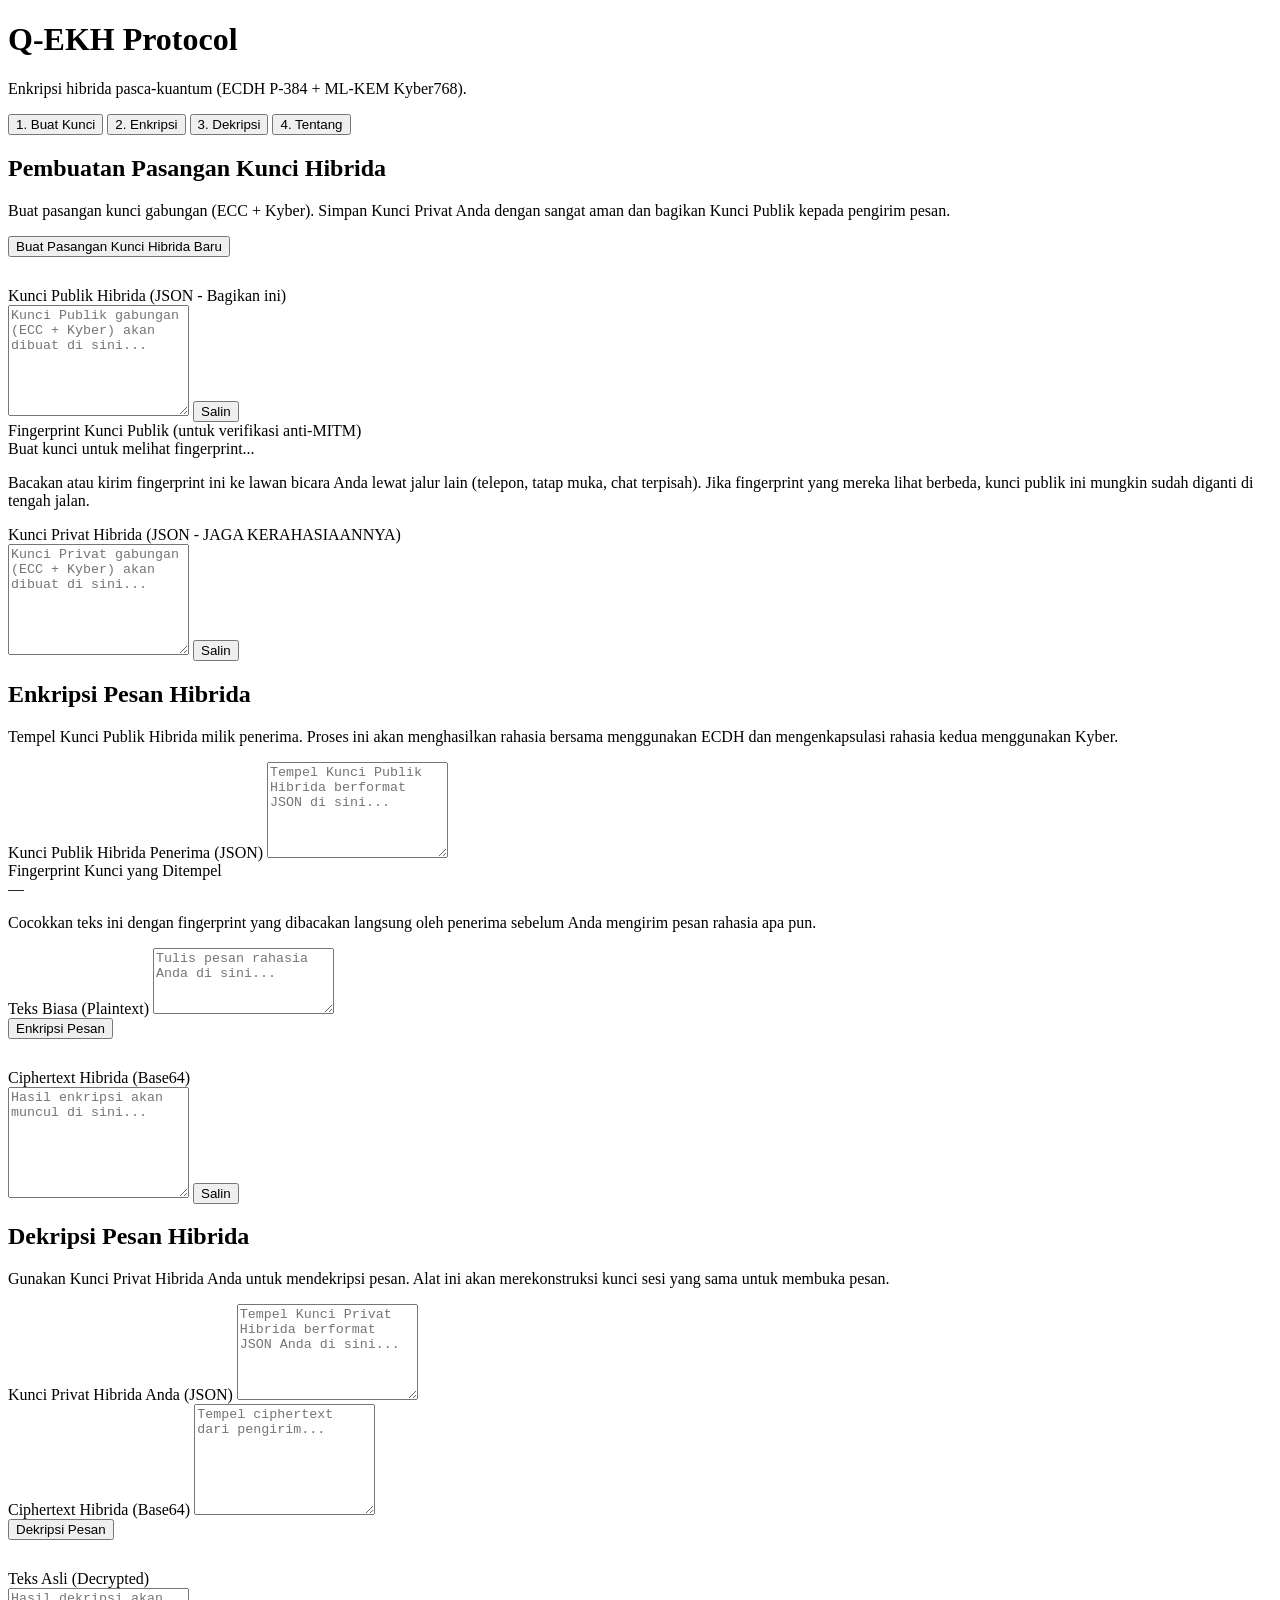
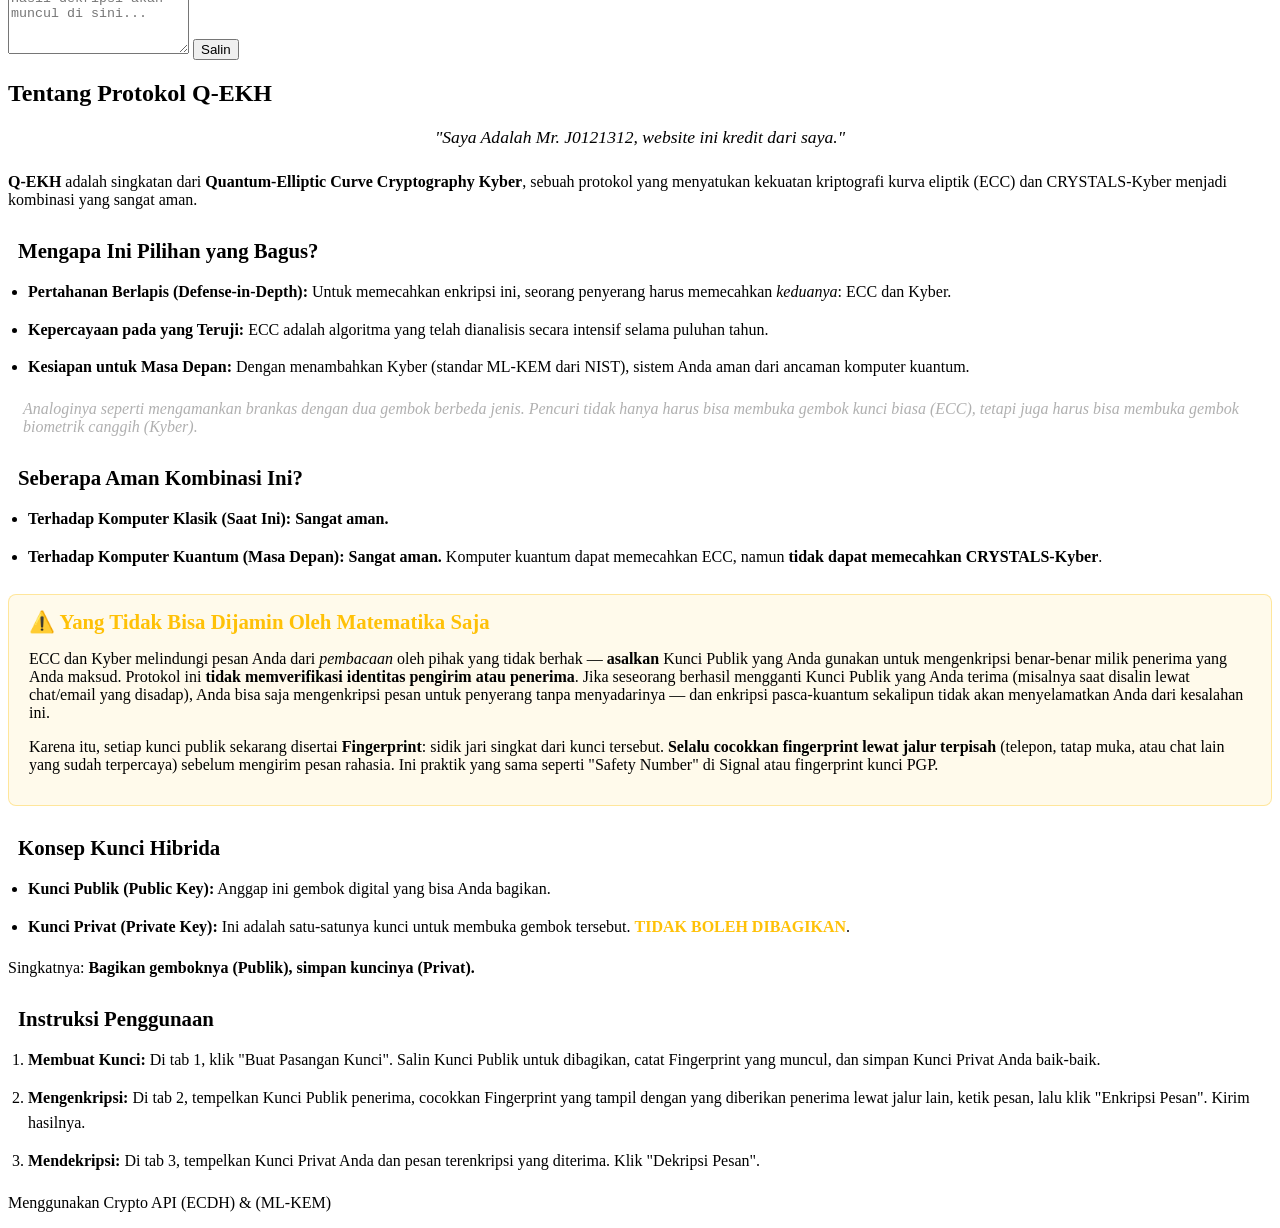
==== index.html @ 91f37a2c "Update and rename README.md to index.html" ====
<!DOCTYPE html>
<html lang="id">
<head>
    <meta charset="UTF-8">
    <meta name="viewport" content="width=device-width, initial-scale=1.0">
    <title>Q-EKH Protocol</title>
    <link rel="stylesheet" href="style.css">
    <style>
        /* Gaya tambahan untuk halaman 'Tentang' */
        .content-section .about-intro { font-size: 1.1em; font-style: italic; color: var(--accent-color); text-align: center; margin-bottom: 25px; }
        .content-section h3 { font-size: 1.3rem; color: var(--text-color); margin-top: 30px; margin-bottom: 15px; border-left: 3px solid var(--accent-color); padding-left: 10px; }
        .content-section ul, .content-section ol { padding-left: 20px; margin-bottom: 20px; }
        .content-section li { margin-bottom: 12px; line-height: 1.6; }
        .content-section blockquote { border-left: 4px solid var(--secondary-color); padding-left: 15px; margin: 20px 0; font-style: italic; color: #b0b0b0; }
        .content-section .warning { color: #ffc107; font-weight: bold; }
        .content-section .important-notice { background-color: rgba(255, 193, 7, 0.08); border: 1px solid rgba(255, 193, 7, 0.35); border-radius: 8px; padding: 15px 20px; margin: 25px 0; }
        .content-section .important-notice h3 { margin-top: 0; border-left: none; padding-left: 0; color: #ffc107; }
    </style>
</head>
<body>

    <div class="container">
        <header>
            <h1>Q-EKH Protocol</h1>
            <p>Enkripsi hibrida pasca-kuantum (ECDH P-384 + ML-KEM Kyber768).</p>
        </header>

        <div class="tabs">
            <button class="tab-button active" data-tab="generate">1. Buat Kunci</button>
            <button class="tab-button" data-tab="encrypt">2. Enkripsi</button>
            <button class="tab-button" data-tab="decrypt">3. Dekripsi</button>
            <button class="tab-button" data-tab="about">4. Tentang</button>
        </div>

        <main>
            <div id="generate-view" class="content-section active">
                <h2>Pembuatan Pasangan Kunci Hibrida</h2>
                <p class="description">Buat pasangan kunci gabungan (ECC + Kyber). Simpan Kunci Privat Anda dengan sangat aman dan bagikan Kunci Publik kepada pengirim pesan.</p>
                <button id="generateBtn" class="action-button">Buat Pasangan Kunci Hibrida Baru</button>
                
                <div class="input-group" style="margin-top: 30px;">
                    <label for="genPublicKey">Kunci Publik Hibrida (JSON - Bagikan ini)</label>
                    <div class="output-group">
                        <textarea id="genPublicKey" rows="7" readonly placeholder="Kunci Publik gabungan (ECC + Kyber) akan dibuat di sini..."></textarea>
                        <button id="copyGenPublicBtn" class="copy-button">Salin</button>
                    </div>
                    <div class="fingerprint-group">
                        <label>Fingerprint Kunci Publik (untuk verifikasi anti-MITM)</label>
                        <div id="genFingerprint" class="fingerprint-box">Buat kunci untuk melihat fingerprint...</div>
                        <p class="fingerprint-hint">Bacakan atau kirim fingerprint ini ke lawan bicara Anda lewat jalur lain (telepon, tatap muka, chat terpisah). Jika fingerprint yang mereka lihat berbeda, kunci publik ini mungkin sudah diganti di tengah jalan.</p>
                    </div>
                </div>
                
                 <div class="input-group">
                    <label for="genPrivateKey">Kunci Privat Hibrida (JSON - JAGA KERAHASIAANNYA)</label>
                    <div class="output-group">
                        <textarea id="genPrivateKey" rows="7" readonly placeholder="Kunci Privat gabungan (ECC + Kyber) akan dibuat di sini..."></textarea>
                        <button id="copyGenPrivateBtn" class="copy-button">Salin</button>
                    </div>
                </div>
            </div>

            <div id="encrypt-view" class="content-section">
                <h2>Enkripsi Pesan Hibrida</h2>
                <p class="description">Tempel Kunci Publik Hibrida milik penerima. Proses ini akan menghasilkan rahasia bersama menggunakan ECDH dan mengenkapsulasi rahasia kedua menggunakan Kyber.</p>
                <div class="input-group">
                    <label for="publicKey">Kunci Publik Hibrida Penerima (JSON)</label>
                    <textarea id="publicKey" rows="6" placeholder="Tempel Kunci Publik Hibrida berformat JSON di sini..."></textarea>
                    <div class="fingerprint-group">
                        <label>Fingerprint Kunci yang Ditempel</label>
                        <div id="recipientFingerprint" class="fingerprint-box">—</div>
                        <p class="fingerprint-hint">Cocokkan teks ini dengan fingerprint yang dibacakan langsung oleh penerima sebelum Anda mengirim pesan rahasia apa pun.</p>
                    </div>
                </div>
                <div class="input-group">
                    <label for="plainText">Teks Biasa (Plaintext)</label>
                    <textarea id="plainText" rows="4" placeholder="Tulis pesan rahasia Anda di sini..."></textarea>
                </div>
                <button id="encryptBtn" class="action-button">Enkripsi Pesan</button>
                
                <div class="input-group" style="margin-top: 30px;">
                    <label for="encryptedText">Ciphertext Hibrida (Base64)</label>
                    <div class="output-group">
                        <textarea id="encryptedText" rows="7" readonly placeholder="Hasil enkripsi akan muncul di sini..."></textarea>
                        <button id="copyEncryptedBtn" class="copy-button">Salin</button>
                    </div>
                </div>
            </div>

            <div id="decrypt-view" class="content-section">
                <h2>Dekripsi Pesan Hibrida</h2>
                <p class="description">Gunakan Kunci Privat Hibrida Anda untuk mendekripsi pesan. Alat ini akan merekonstruksi kunci sesi yang sama untuk membuka pesan.</p>
                <div class="input-group">
                    <label for="privateKey">Kunci Privat Hibrida Anda (JSON)</label>
                    <textarea id="privateKey" rows="6" placeholder="Tempel Kunci Privat Hibrida berformat JSON Anda di sini..."></textarea>
                </div>
                <div class="input-group">
                    <label for="cipherText">Ciphertext Hibrida (Base64)</label>
                    <textarea id="cipherText" rows="7" placeholder="Tempel ciphertext dari pengirim..."></textarea>
                </div>
                <button id="decryptBtn" class="action-button">Dekripsi Pesan</button>
                
                <div class="input-group" style="margin-top: 30px;">
                    <label for="decryptedText">Teks Asli (Decrypted)</label>
                    <div class="output-group">
                        <textarea id="decryptedText" rows="4" readonly placeholder="Hasil dekripsi akan muncul di sini..."></textarea>
                        <button id="copyDecryptedBtn" class="copy-button">Salin</button>
                    </div>
                </div>
            </div>

            <div id="about-view" class="content-section">
                <h2>Tentang Protokol Q-EKH</h2>
                <p class="about-intro">"Saya Adalah Mr. J0121312, website ini kredit dari saya."</p>

                <p><strong>Q-EKH</strong> adalah singkatan dari <strong>Quantum-Elliptic Curve Cryptography Kyber</strong>, sebuah protokol yang menyatukan kekuatan kriptografi kurva eliptik (ECC) dan CRYSTALS-Kyber menjadi kombinasi yang sangat aman.</p>
                
                <h3>Mengapa Ini Pilihan yang Bagus?</h3>
                <ul>
                    <li><strong>Pertahanan Berlapis (Defense-in-Depth):</strong> Untuk memecahkan enkripsi ini, seorang penyerang harus memecahkan <em>keduanya</em>: ECC dan Kyber.</li>
                    <li><strong>Kepercayaan pada yang Teruji:</strong> ECC adalah algoritma yang telah dianalisis secara intensif selama puluhan tahun.</li>
                    <li><strong>Kesiapan untuk Masa Depan:</strong> Dengan menambahkan Kyber (standar ML-KEM dari NIST), sistem Anda aman dari ancaman komputer kuantum.</li>
                </ul>
                <blockquote>Analoginya seperti mengamankan brankas dengan dua gembok berbeda jenis. Pencuri tidak hanya harus bisa membuka gembok kunci biasa (ECC), tetapi juga harus bisa membuka gembok biometrik canggih (Kyber).</blockquote>

                <h3>Seberapa Aman Kombinasi Ini?</h3>
                <ul>
                    <li><strong>Terhadap Komputer Klasik (Saat Ini): Sangat aman.</strong></li>
                    <li><strong>Terhadap Komputer Kuantum (Masa Depan): Sangat aman.</strong> Komputer kuantum dapat memecahkan ECC, namun <strong>tidak dapat memecahkan CRYSTALS-Kyber</strong>.</li>
                </ul>

                <div class="important-notice">
                    <h3>⚠️ Yang Tidak Bisa Dijamin Oleh Matematika Saja</h3>
                    <p>ECC dan Kyber melindungi pesan Anda dari <em>pembacaan</em> oleh pihak yang tidak berhak — <strong>asalkan</strong> Kunci Publik yang Anda gunakan untuk mengenkripsi benar-benar milik penerima yang Anda maksud. Protokol ini <strong>tidak memverifikasi identitas pengirim atau penerima</strong>. Jika seseorang berhasil mengganti Kunci Publik yang Anda terima (misalnya saat disalin lewat chat/email yang disadap), Anda bisa saja mengenkripsi pesan untuk penyerang tanpa menyadarinya — dan enkripsi pasca-kuantum sekalipun tidak akan menyelamatkan Anda dari kesalahan ini.</p>
                    <p>Karena itu, setiap kunci publik sekarang disertai <strong>Fingerprint</strong>: sidik jari singkat dari kunci tersebut. <strong>Selalu cocokkan fingerprint lewat jalur terpisah</strong> (telepon, tatap muka, atau chat lain yang sudah terpercaya) sebelum mengirim pesan rahasia. Ini praktik yang sama seperti "Safety Number" di Signal atau fingerprint kunci PGP.</p>
                </div>

                <h3>Konsep Kunci Hibrida</h3>
                <ul>
                    <li><strong>Kunci Publik (Public Key):</strong> Anggap ini gembok digital yang bisa Anda bagikan.</li>
                    <li><strong>Kunci Privat (Private Key):</strong> Ini adalah satu-satunya kunci untuk membuka gembok tersebut. <span class="warning">TIDAK BOLEH DIBAGIKAN</span>.</li>
                </ul>
                <p>Singkatnya: <strong>Bagikan gemboknya (Publik), simpan kuncinya (Privat).</strong></p>

                <h3>Instruksi Penggunaan</h3>
                <ol>
                    <li><strong>Membuat Kunci:</strong> Di tab 1, klik "Buat Pasangan Kunci". Salin Kunci Publik untuk dibagikan, catat Fingerprint yang muncul, dan simpan Kunci Privat Anda baik-baik.</li>
                    <li><strong>Mengenkripsi:</strong> Di tab 2, tempelkan Kunci Publik penerima, cocokkan Fingerprint yang tampil dengan yang diberikan penerima lewat jalur lain, ketik pesan, lalu klik "Enkripsi Pesan". Kirim hasilnya.</li>
                    <li><strong>Mendekripsi:</strong> Di tab 3, tempelkan Kunci Privat Anda dan pesan terenkripsi yang diterima. Klik "Dekripsi Pesan".</li>
                </ol>
            </div>
        </main>
        
        <footer>
            <p>Menggunakan Crypto API (ECDH) & (ML-KEM)</p>
        </footer>
    </div>

    <script type="module" src="script.js"></script>

</body>
</html>
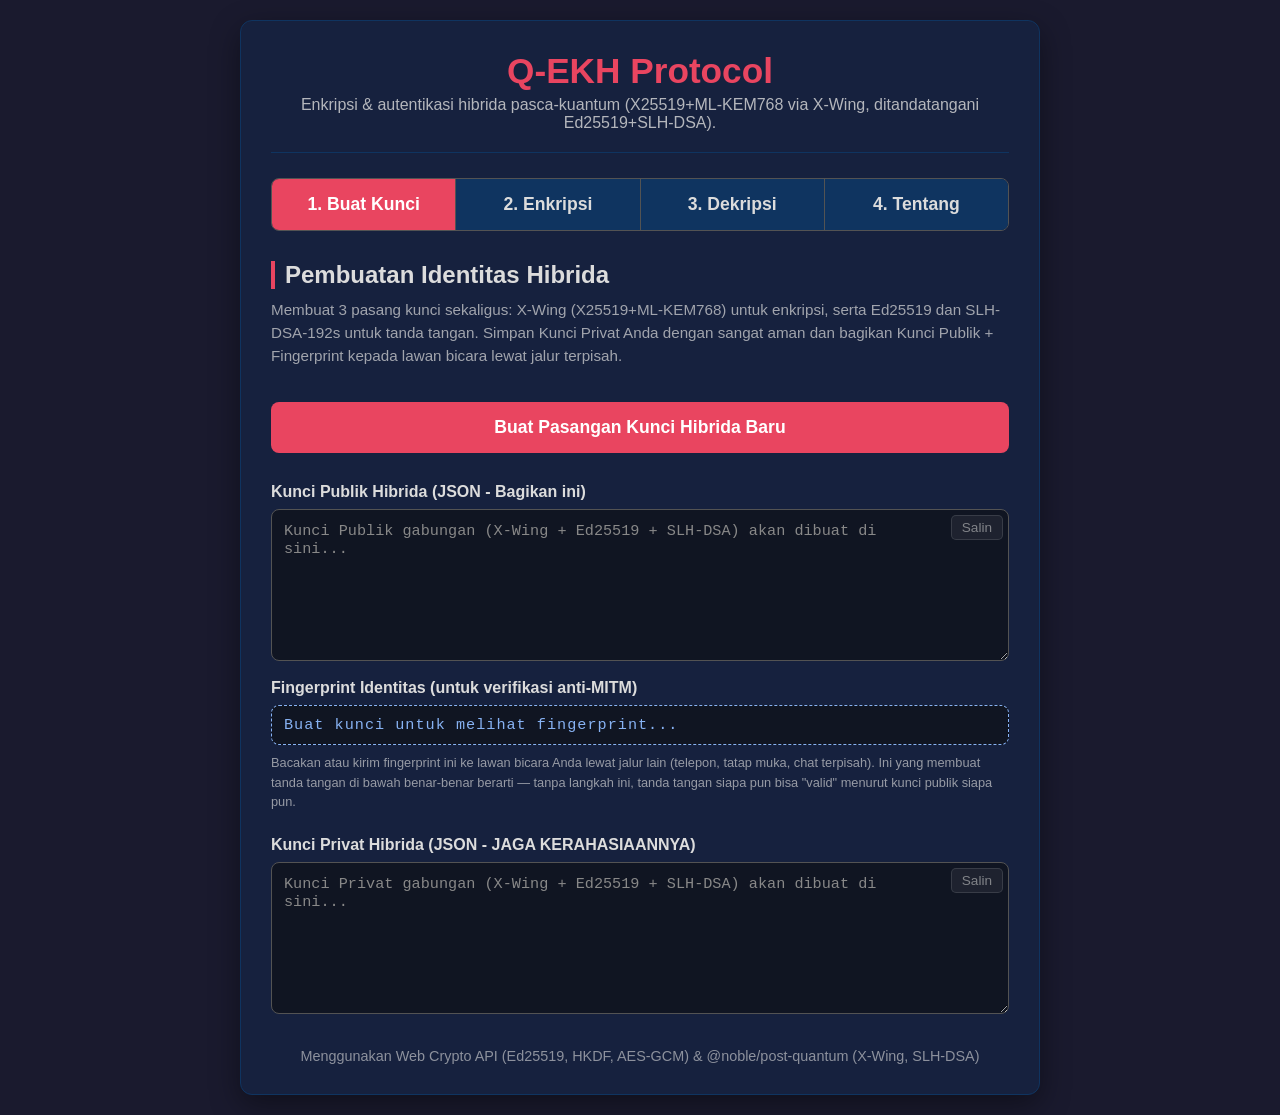
==== commit 11c0ab08: "Update index.html" ====
--- a/index.html
+++ b/index.html
@@ -15,6 +15,7 @@
         .content-section .warning { color: #ffc107; font-weight: bold; }
         .content-section .important-notice { background-color: rgba(255, 193, 7, 0.08); border: 1px solid rgba(255, 193, 7, 0.35); border-radius: 8px; padding: 15px 20px; margin: 25px 0; }
         .content-section .important-notice h3 { margin-top: 0; border-left: none; padding-left: 0; color: #ffc107; }
+        .content-section .honesty-note { font-size: 0.85rem; opacity: 0.65; border-top: 1px dashed var(--border-color); padding-top: 15px; margin-top: 30px; }
     </style>
 </head>
 <body>
@@ -22,7 +23,7 @@
     <div class="container">
         <header>
             <h1>Q-EKH Protocol</h1>
-            <p>Enkripsi hibrida pasca-kuantum (ECDH P-384 + ML-KEM Kyber768).</p>
+            <p>Enkripsi &amp; autentikasi hibrida pasca-kuantum (X25519+ML-KEM768 via X-Wing, ditandatangani Ed25519+SLH-DSA).</p>
         </header>
 
         <div class="tabs">
@@ -34,62 +35,66 @@
 
         <main>
             <div id="generate-view" class="content-section active">
-                <h2>Pembuatan Pasangan Kunci Hibrida</h2>
-                <p class="description">Buat pasangan kunci gabungan (ECC + Kyber). Simpan Kunci Privat Anda dengan sangat aman dan bagikan Kunci Publik kepada pengirim pesan.</p>
+                <h2>Pembuatan Identitas Hibrida</h2>
+                <p class="description">Membuat 3 pasang kunci sekaligus: X-Wing (X25519+ML-KEM768) untuk enkripsi, serta Ed25519 dan SLH-DSA-192s untuk tanda tangan. Simpan Kunci Privat Anda dengan sangat aman dan bagikan Kunci Publik + Fingerprint kepada lawan bicara lewat jalur terpisah.</p>
                 <button id="generateBtn" class="action-button">Buat Pasangan Kunci Hibrida Baru</button>
                 
                 <div class="input-group" style="margin-top: 30px;">
                     <label for="genPublicKey">Kunci Publik Hibrida (JSON - Bagikan ini)</label>
                     <div class="output-group">
-                        <textarea id="genPublicKey" rows="7" readonly placeholder="Kunci Publik gabungan (ECC + Kyber) akan dibuat di sini..."></textarea>
+                        <textarea id="genPublicKey" rows="7" readonly placeholder="Kunci Publik gabungan (X-Wing + Ed25519 + SLH-DSA) akan dibuat di sini..."></textarea>
                         <button id="copyGenPublicBtn" class="copy-button">Salin</button>
                     </div>
                     <div class="fingerprint-group">
-                        <label>Fingerprint Kunci Publik (untuk verifikasi anti-MITM)</label>
+                        <label>Fingerprint Identitas (untuk verifikasi anti-MITM)</label>
                         <div id="genFingerprint" class="fingerprint-box">Buat kunci untuk melihat fingerprint...</div>
-                        <p class="fingerprint-hint">Bacakan atau kirim fingerprint ini ke lawan bicara Anda lewat jalur lain (telepon, tatap muka, chat terpisah). Jika fingerprint yang mereka lihat berbeda, kunci publik ini mungkin sudah diganti di tengah jalan.</p>
+                        <p class="fingerprint-hint">Bacakan atau kirim fingerprint ini ke lawan bicara Anda lewat jalur lain (telepon, tatap muka, chat terpisah). Ini yang membuat tanda tangan di bawah benar-benar berarti — tanpa langkah ini, tanda tangan siapa pun bisa "valid" menurut kunci publik siapa pun.</p>
                     </div>
                 </div>
                 
                  <div class="input-group">
                     <label for="genPrivateKey">Kunci Privat Hibrida (JSON - JAGA KERAHASIAANNYA)</label>
                     <div class="output-group">
-                        <textarea id="genPrivateKey" rows="7" readonly placeholder="Kunci Privat gabungan (ECC + Kyber) akan dibuat di sini..."></textarea>
+                        <textarea id="genPrivateKey" rows="7" readonly placeholder="Kunci Privat gabungan (X-Wing + Ed25519 + SLH-DSA) akan dibuat di sini..."></textarea>
                         <button id="copyGenPrivateBtn" class="copy-button">Salin</button>
                     </div>
                 </div>
             </div>
 
             <div id="encrypt-view" class="content-section">
-                <h2>Enkripsi Pesan Hibrida</h2>
-                <p class="description">Tempel Kunci Publik Hibrida milik penerima. Proses ini akan menghasilkan rahasia bersama menggunakan ECDH dan mengenkapsulasi rahasia kedua menggunakan Kyber.</p>
+                <h2>Enkripsi &amp; Tanda Tangan Pesan</h2>
+                <p class="description">Tempel Kunci Publik penerima dan Kunci Privat Anda sendiri (dipakai untuk menandatangani, bukan untuk enkripsi). Pesan dienkripsi ke penerima lewat X-Wing, lalu ditandatangani ganda (Ed25519 + SLH-DSA) pakai identitas Anda.</p>
                 <div class="input-group">
                     <label for="publicKey">Kunci Publik Hibrida Penerima (JSON)</label>
-                    <textarea id="publicKey" rows="6" placeholder="Tempel Kunci Publik Hibrida berformat JSON di sini..."></textarea>
+                    <textarea id="publicKey" rows="6" placeholder="Tempel Kunci Publik Hibrida penerima di sini..."></textarea>
                     <div class="fingerprint-group">
                         <label>Fingerprint Kunci yang Ditempel</label>
                         <div id="recipientFingerprint" class="fingerprint-box">—</div>
-                        <p class="fingerprint-hint">Cocokkan teks ini dengan fingerprint yang dibacakan langsung oleh penerima sebelum Anda mengirim pesan rahasia apa pun.</p>
+                        <p class="fingerprint-hint">Cocokkan dengan fingerprint yang dibacakan langsung oleh penerima sebelum mengirim pesan rahasia.</p>
                     </div>
+                </div>
+                <div class="input-group">
+                    <label for="senderPrivateKey">Kunci Privat Anda (untuk menandatangani pesan ini)</label>
+                    <textarea id="senderPrivateKey" rows="6" placeholder="Tempel Kunci Privat Hibrida Anda sendiri di sini (dipakai untuk tanda tangan, bukan dibagikan ke siapa pun)..."></textarea>
                 </div>
                 <div class="input-group">
                     <label for="plainText">Teks Biasa (Plaintext)</label>
                     <textarea id="plainText" rows="4" placeholder="Tulis pesan rahasia Anda di sini..."></textarea>
                 </div>
-                <button id="encryptBtn" class="action-button">Enkripsi Pesan</button>
+                <button id="encryptBtn" class="action-button">Enkripsi &amp; Tandatangani Pesan</button>
                 
                 <div class="input-group" style="margin-top: 30px;">
                     <label for="encryptedText">Ciphertext Hibrida (Base64)</label>
                     <div class="output-group">
-                        <textarea id="encryptedText" rows="7" readonly placeholder="Hasil enkripsi akan muncul di sini..."></textarea>
+                        <textarea id="encryptedText" rows="7" readonly placeholder="Hasil enkripsi + tanda tangan akan muncul di sini..."></textarea>
                         <button id="copyEncryptedBtn" class="copy-button">Salin</button>
                     </div>
                 </div>
             </div>
 
             <div id="decrypt-view" class="content-section">
-                <h2>Dekripsi Pesan Hibrida</h2>
-                <p class="description">Gunakan Kunci Privat Hibrida Anda untuk mendekripsi pesan. Alat ini akan merekonstruksi kunci sesi yang sama untuk membuka pesan.</p>
+                <h2>Dekripsi &amp; Verifikasi Pesan</h2>
+                <p class="description">Gunakan Kunci Privat Anda untuk membuka pesan. Isi juga Kunci Publik Pengirim (opsional, tapi sangat disarankan) untuk memverifikasi tanda tangannya.</p>
                 <div class="input-group">
                     <label for="privateKey">Kunci Privat Hibrida Anda (JSON)</label>
                     <textarea id="privateKey" rows="6" placeholder="Tempel Kunci Privat Hibrida berformat JSON Anda di sini..."></textarea>
@@ -97,6 +102,15 @@
                 <div class="input-group">
                     <label for="cipherText">Ciphertext Hibrida (Base64)</label>
                     <textarea id="cipherText" rows="7" placeholder="Tempel ciphertext dari pengirim..."></textarea>
+                </div>
+                <div class="input-group">
+                    <label for="senderVerifyKey">Kunci Publik Pengirim (opsional, untuk verifikasi tanda tangan)</label>
+                    <textarea id="senderVerifyKey" rows="6" placeholder="Tempel Kunci Publik Hibrida milik pengirim yang SUDAH Anda verifikasi fingerprint-nya..."></textarea>
+                    <div class="fingerprint-group">
+                        <label>Fingerprint Kunci yang Ditempel</label>
+                        <div id="senderVerifyFingerprint" class="fingerprint-box">—</div>
+                        <p class="fingerprint-hint">Harus cocok dengan fingerprint yang sudah Anda verifikasi langsung dengan pengirim sebelumnya — jangan hanya percaya kunci yang "ikut" di dalam pesan.</p>
+                    </div>
                 </div>
                 <button id="decryptBtn" class="action-button">Dekripsi Pesan</button>
                 
@@ -106,6 +120,7 @@
                         <textarea id="decryptedText" rows="4" readonly placeholder="Hasil dekripsi akan muncul di sini..."></textarea>
                         <button id="copyDecryptedBtn" class="copy-button">Salin</button>
                     </div>
+                    <div id="verificationStatus" class="verification-status"></div>
                 </div>
             </div>
 
@@ -113,46 +128,42 @@
                 <h2>Tentang Protokol Q-EKH</h2>
                 <p class="about-intro">"Saya Adalah Mr. J0121312, website ini kredit dari saya."</p>
 
-                <p><strong>Q-EKH</strong> adalah singkatan dari <strong>Quantum-Elliptic Curve Cryptography Kyber</strong>, sebuah protokol yang menyatukan kekuatan kriptografi kurva eliptik (ECC) dan CRYSTALS-Kyber menjadi kombinasi yang sangat aman.</p>
+                <p><strong>Q-EKH</strong> adalah protokol enkripsi hibrida pasca-kuantum yang TERAUTENTIKASI. Ada dua lapisan yang bekerja terpisah: lapisan <strong>kerahasiaan</strong> (X25519 + ML-KEM-768, digabung lewat kombinator X-Wing) dan lapisan <strong>keaslian pengirim</strong> (Ed25519 + SLH-DSA-192s, tanda tangan ganda).</p>
                 
                 <h3>Mengapa Ini Pilihan yang Bagus?</h3>
                 <ul>
-                    <li><strong>Pertahanan Berlapis (Defense-in-Depth):</strong> Untuk memecahkan enkripsi ini, seorang penyerang harus memecahkan <em>keduanya</em>: ECC dan Kyber.</li>
-                    <li><strong>Kepercayaan pada yang Teruji:</strong> ECC adalah algoritma yang telah dianalisis secara intensif selama puluhan tahun.</li>
-                    <li><strong>Kesiapan untuk Masa Depan:</strong> Dengan menambahkan Kyber (standar ML-KEM dari NIST), sistem Anda aman dari ancaman komputer kuantum.</li>
+                    <li><strong>Kerahasiaan Berlapis:</strong> X-Wing menggabungkan X25519 (ECC klasik) dan ML-KEM-768 (pasca-kuantum) lewat kombinator yang sudah dipublikasikan dan dianalisis (draft-connolly-cfrg-xwing-kem) — bukan digabung asal-asalan, aman selama salah satu dari keduanya belum bisa dipecahkan.</li>
+                    <li><strong>Keaslian Berlapis:</strong> Setiap pesan ditandatangani DUA kali — Ed25519 (klasik, cepat, teruji puluhan tahun) dan SLH-DSA-192s (berbasis fungsi hash, bukan matematika kisi seperti ML-KEM). Keduanya harus valid. Ini sengaja memakai fondasi matematika yang berbeda dari lapisan enkripsi, supaya kalau suatu saat ada celah di kriptografi lattice, tanda tangan Anda tidak ikut runtuh.</li>
+                    <li><strong>Kesiapan Masa Depan:</strong> ML-KEM-768 dan SLH-DSA-192s dirancang tahan komputer kuantum, berdasarkan pengetahuan kriptografi saat ini.</li>
                 </ul>
-                <blockquote>Analoginya seperti mengamankan brankas dengan dua gembok berbeda jenis. Pencuri tidak hanya harus bisa membuka gembok kunci biasa (ECC), tetapi juga harus bisa membuka gembok biometrik canggih (Kyber).</blockquote>
-
-                <h3>Seberapa Aman Kombinasi Ini?</h3>
-                <ul>
-                    <li><strong>Terhadap Komputer Klasik (Saat Ini): Sangat aman.</strong></li>
-                    <li><strong>Terhadap Komputer Kuantum (Masa Depan): Sangat aman.</strong> Komputer kuantum dapat memecahkan ECC, namun <strong>tidak dapat memecahkan CRYSTALS-Kyber</strong>.</li>
-                </ul>
+                <blockquote>Analoginya seperti mengunci brankas dengan dua gembok berbeda jenis (ECC+PQC), lalu menyegelnya dengan dua meterai berbeda jenis juga (klasik+PQC). Penyerang harus membobol satu gembok DAN memalsukan satu meterai — dan dua meterai itu sengaja dibuat dari bahan yang beda total.</blockquote>
 
                 <div class="important-notice">
-                    <h3>⚠️ Yang Tidak Bisa Dijamin Oleh Matematika Saja</h3>
-                    <p>ECC dan Kyber melindungi pesan Anda dari <em>pembacaan</em> oleh pihak yang tidak berhak — <strong>asalkan</strong> Kunci Publik yang Anda gunakan untuk mengenkripsi benar-benar milik penerima yang Anda maksud. Protokol ini <strong>tidak memverifikasi identitas pengirim atau penerima</strong>. Jika seseorang berhasil mengganti Kunci Publik yang Anda terima (misalnya saat disalin lewat chat/email yang disadap), Anda bisa saja mengenkripsi pesan untuk penyerang tanpa menyadarinya — dan enkripsi pasca-kuantum sekalipun tidak akan menyelamatkan Anda dari kesalahan ini.</p>
-                    <p>Karena itu, setiap kunci publik sekarang disertai <strong>Fingerprint</strong>: sidik jari singkat dari kunci tersebut. <strong>Selalu cocokkan fingerprint lewat jalur terpisah</strong> (telepon, tatap muka, atau chat lain yang sudah terpercaya) sebelum mengirim pesan rahasia. Ini praktik yang sama seperti "Safety Number" di Signal atau fingerprint kunci PGP.</p>
+                    <h3>⚠️ Tanda Tangan Hanya Berarti Kalau Kunci Publiknya Sudah Anda Verifikasi</h3>
+                    <p>Tanda tangan digital membuktikan "pesan ini cocok dengan kunci privat pemegang kunci publik X" — tapi TIDAK membuktikan kunci publik X itu benar milik orang yang Anda maksud, kecuali Anda sendiri yang sudah memverifikasinya. Kalau kolom verifikasi diisi kunci yang salah (misalnya milik penyerang), tanda tangan penyerang itu akan tampil "✅ valid" — bukan karena pesannya asli dari orang yang Anda kira, tapi karena memang cocok dengan kunci yang (salah) Anda percaya.</p>
+                    <p>Alur yang benar selalu: <strong>verifikasi Fingerprint lewat jalur terpisah dulu</strong> (telepon/tatap muka), baru simpan Kunci Publik itu sebagai yang dipercaya, baru pakai untuk verifikasi tanda tangan pesan-pesan berikutnya.</p>
                 </div>
 
                 <h3>Konsep Kunci Hibrida</h3>
                 <ul>
-                    <li><strong>Kunci Publik (Public Key):</strong> Anggap ini gembok digital yang bisa Anda bagikan.</li>
-                    <li><strong>Kunci Privat (Private Key):</strong> Ini adalah satu-satunya kunci untuk membuka gembok tersebut. <span class="warning">TIDAK BOLEH DIBAGIKAN</span>.</li>
+                    <li><strong>Kunci Publik (Public Key):</strong> Gembok digital sekaligus meterai verifikasi — boleh dibagikan bebas.</li>
+                    <li><strong>Kunci Privat (Private Key):</strong> Dipakai untuk membuka gembok (dekripsi) DAN membubuhkan meterai (tanda tangan). <span class="warning">TIDAK BOLEH DIBAGIKAN.</span></li>
                 </ul>
-                <p>Singkatnya: <strong>Bagikan gemboknya (Publik), simpan kuncinya (Privat).</strong></p>
+                <p>Singkatnya: <strong>Bagikan gemboknya (Publik), simpan kuncinya (Privat) — kunci yang sama dipakai untuk membuka pesan masuk maupun menandatangani pesan keluar.</strong></p>
 
                 <h3>Instruksi Penggunaan</h3>
                 <ol>
-                    <li><strong>Membuat Kunci:</strong> Di tab 1, klik "Buat Pasangan Kunci". Salin Kunci Publik untuk dibagikan, catat Fingerprint yang muncul, dan simpan Kunci Privat Anda baik-baik.</li>
-                    <li><strong>Mengenkripsi:</strong> Di tab 2, tempelkan Kunci Publik penerima, cocokkan Fingerprint yang tampil dengan yang diberikan penerima lewat jalur lain, ketik pesan, lalu klik "Enkripsi Pesan". Kirim hasilnya.</li>
-                    <li><strong>Mendekripsi:</strong> Di tab 3, tempelkan Kunci Privat Anda dan pesan terenkripsi yang diterima. Klik "Dekripsi Pesan".</li>
+                    <li><strong>Membuat Kunci:</strong> Di tab 1, klik "Buat Pasangan Kunci". Bagikan Kunci Publik dan Fingerprint lewat jalur terpisah, simpan Kunci Privat baik-baik.</li>
+                    <li><strong>Mengenkripsi:</strong> Di tab 2, tempel Kunci Publik penerima (cocokkan fingerprint-nya) DAN Kunci Privat Anda sendiri (untuk tanda tangan), tulis pesan, klik "Enkripsi & Tandatangani".</li>
+                    <li><strong>Mendekripsi:</strong> Di tab 3, tempel Kunci Privat Anda dan ciphertext-nya. Untuk verifikasi, tempel juga Kunci Publik pengirim yang fingerprint-nya sudah Anda cocokkan sebelumnya.</li>
                 </ol>
+
+                <p class="honesty-note">Catatan jujur: primitif pasca-kuantum di sini (ML-KEM, SLH-DSA, X-Wing) berasal dari pustaka <code>@noble/post-quantum</code> yang baru "self-audited" oleh pembuatnya sendiri (per versi 0.6.1), belum lewat audit independen pihak ketiga, dan implementasi JS-nya tidak mengklaim tahan side-channel. Cukup baik untuk proyek pribadi/edukasi seperti ini — bukan pengganti pustaka bersertifikasi untuk sesuatu yang benar-benar berisiko tinggi.</p>
             </div>
         </main>
         
         <footer>
-            <p>Menggunakan Crypto API (ECDH) & (ML-KEM)</p>
+            <p>Menggunakan Web Crypto API (Ed25519, HKDF, AES-GCM) &amp; @noble/post-quantum (X-Wing, SLH-DSA)</p>
         </footer>
     </div>
 
--- a/style.css
+++ b/style.css
@@ -0,0 +1,279 @@
+/* --- General Styling & Dark Theme --- */
+:root {
+    --bg-color: #1a1a2e;
+    --primary-color: #16213e;
+    --secondary-color: #0f3460;
+    --accent-color: #e94560;
+    --accent-hover-color: #ff5777;
+    --success-color: #28a745;
+    --text-color: #dcdcdc;
+    --border-color: #535353;
+    /* Warna fokus yang lebih nyaman */
+    --focus-border-color: #87b2f3; 
+    --focus-shadow-color: rgba(135, 178, 243, 0.6);
+    --font-family: 'Segoe UI', Tahoma, Geneva, Verdana, sans-serif;
+    --font-mono: 'Courier New', Courier, monospace;
+}
+
+* {
+    margin: 0;
+    padding: 0;
+    box-sizing: border-box;
+}
+
+body {
+    font-family: var(--font-family);
+    background-color: var(--bg-color);
+    color: var(--text-color);
+    display: flex;
+    justify-content: center;
+    align-items: flex-start;
+    min-height: 100vh;
+    padding: 20px;
+}
+
+/* --- Main Container --- */
+.container {
+    width: 100%;
+    max-width: 800px;
+    background-color: var(--primary-color);
+    padding: 30px;
+    border-radius: 12px;
+    box-shadow: 0 10px 30px rgba(0, 0, 0, 0.4);
+    border: 1px solid var(--secondary-color);
+}
+
+/* --- Header --- */
+header {
+    text-align: center;
+    margin-bottom: 25px;
+    border-bottom: 1px solid var(--secondary-color);
+    padding-bottom: 20px;
+}
+
+header h1 {
+    color: var(--accent-color);
+    font-size: 2.2rem;
+    margin-bottom: 5px;
+}
+
+header p {
+    font-size: 1rem;
+    color: var(--text-color);
+    opacity: 0.8;
+}
+
+/* --- Section Headers --- */
+.content-section h2 {
+    font-size: 1.5rem;
+    color: var(--text-color);
+    margin-bottom: 10px;
+    border-left: 4px solid var(--accent-color);
+    padding-left: 10px;
+}
+
+.content-section .description {
+    font-size: 0.95rem;
+    opacity: 0.7;
+    margin-bottom: 25px;
+    line-height: 1.5;
+}
+
+/* --- Tab Navigation --- */
+.tabs {
+    display: flex;
+    margin-bottom: 30px;
+    border: 1px solid var(--border-color);
+    border-radius: 8px;
+    overflow: hidden;
+}
+
+.tab-button {
+    flex: 1;
+    padding: 15px;
+    background-color: var(--secondary-color);
+    color: var(--text-color);
+    border: none;
+    cursor: pointer;
+    font-size: 1.1rem;
+    font-weight: 600;
+    transition: background-color 0.3s;
+    text-align: center;
+}
+
+.tab-button:not(:last-child) {
+    border-right: 1px solid var(--border-color);
+}
+
+.tab-button.active {
+    background-color: var(--accent-color);
+    color: #fff;
+}
+
+.tab-button:hover:not(.active) {
+    background-color: #1e4a83;
+}
+
+.content-section {
+    display: none;
+}
+.content-section.active {
+    display: block;
+}
+
+/* --- Form Elements --- */
+.input-group {
+    margin-bottom: 25px;
+}
+
+textarea {
+    width: 100%;
+    padding: 12px;
+    background-color: var(--secondary-color);
+    border: 1px solid var(--border-color);
+    border-radius: 8px;
+    color: var(--text-color);
+    font-family: var(--font-mono);
+    font-size: 0.95rem;
+    resize: vertical;
+    min-height: 120px;
+    transition: border-color 0.3s, box-shadow 0.3s;
+}
+
+label {
+    display: block;
+    margin-bottom: 8px;
+    font-weight: 600;
+    font-size: 1rem;
+}
+
+/* Mengganti warna fokus menjadi biru muda */
+textarea:focus, select:focus {
+    outline: none;
+    border-color: var(--focus-border-color);
+    box-shadow: 0 0 8px var(--focus-shadow-color);
+}
+
+textarea::placeholder {
+    color: #888;
+}
+
+/* --- Buttons --- */
+.action-button {
+    width: 100%;
+    padding: 15px;
+    font-size: 1.1rem;
+    font-weight: bold;
+    color: #fff;
+    background-color: var(--accent-color);
+    border: none;
+    border-radius: 8px;
+    cursor: pointer;
+    transition: background-color 0.3s, transform 0.2s;
+    margin-top: 10px;
+}
+
+.action-button:hover {
+    background-color: var(--accent-hover-color);
+    transform: translateY(-2px);
+}
+
+.action-button:disabled {
+    background-color: #555;
+    cursor: not-allowed;
+    transform: none;
+}
+
+/* --- Output Section --- */
+.output-group {
+    position: relative; 
+}
+
+/* Gaya khusus untuk textarea yang memiliki tombol salin */
+.output-group textarea {
+    background-color: #101522;
+    padding-right: 75px; 
+}
+
+.copy-button {
+    position: absolute;
+    /* [DIUBAH] Posisi lebih ke pojok */
+    top: 6px;
+    right: 6px;
+    
+    background-color: rgba(255, 255, 255, 0.1);
+    color: #ccc;
+    border: 1px solid rgba(255, 255, 255, 0.2);
+    border-radius: 5px;
+    padding: 4px 10px;
+    cursor: pointer;
+    font-size: 0.85rem;
+    font-family: var(--font-family);
+    /* [DIUBAH] Dibuat lebih transparan */
+    opacity: 0.6; 
+    transition: all 0.2s ease-in-out;
+}
+
+.copy-button:hover {
+    opacity: 1;
+    background-color: var(--accent-color);
+    color: #fff;
+    border-color: var(--accent-color);
+    transform: scale(1.05);
+}
+
+.copy-button.copied {
+    opacity: 1;
+    background-color: var(--success-color);
+    color: #fff;
+    border-color: var(--success-color);
+}
+
+/* --- Fingerprint Display (Verifikasi Anti-MITM) --- */
+.fingerprint-group {
+    margin-top: 14px;
+}
+
+.fingerprint-box {
+    font-family: var(--font-mono);
+    font-size: 0.95rem;
+    letter-spacing: 1px;
+    word-break: break-all;
+    background-color: #101522;
+    border: 1px dashed var(--focus-border-color);
+    border-radius: 8px;
+    padding: 10px 12px;
+    color: var(--focus-border-color);
+}
+
+.fingerprint-hint {
+    font-size: 0.8rem;
+    opacity: 0.65;
+    line-height: 1.5;
+    margin-top: 8px;
+}
+
+/* --- Footer --- */
+footer {
+    text-align: center;
+    margin-top: 30px;
+    font-size: 0.9em;
+    opacity: 0.6;
+}
+
+/* --- Responsive Design --- */
+@media (max-width: 600px) {
+    body {
+        padding: 10px;
+    }
+    .container {
+        padding: 20px;
+    }
+    header h1 {
+        font-size: 1.8rem;
+    }
+    .tab-button {
+        font-size: 0.9rem;
+        padding: 12px 5px;
+    }
+}
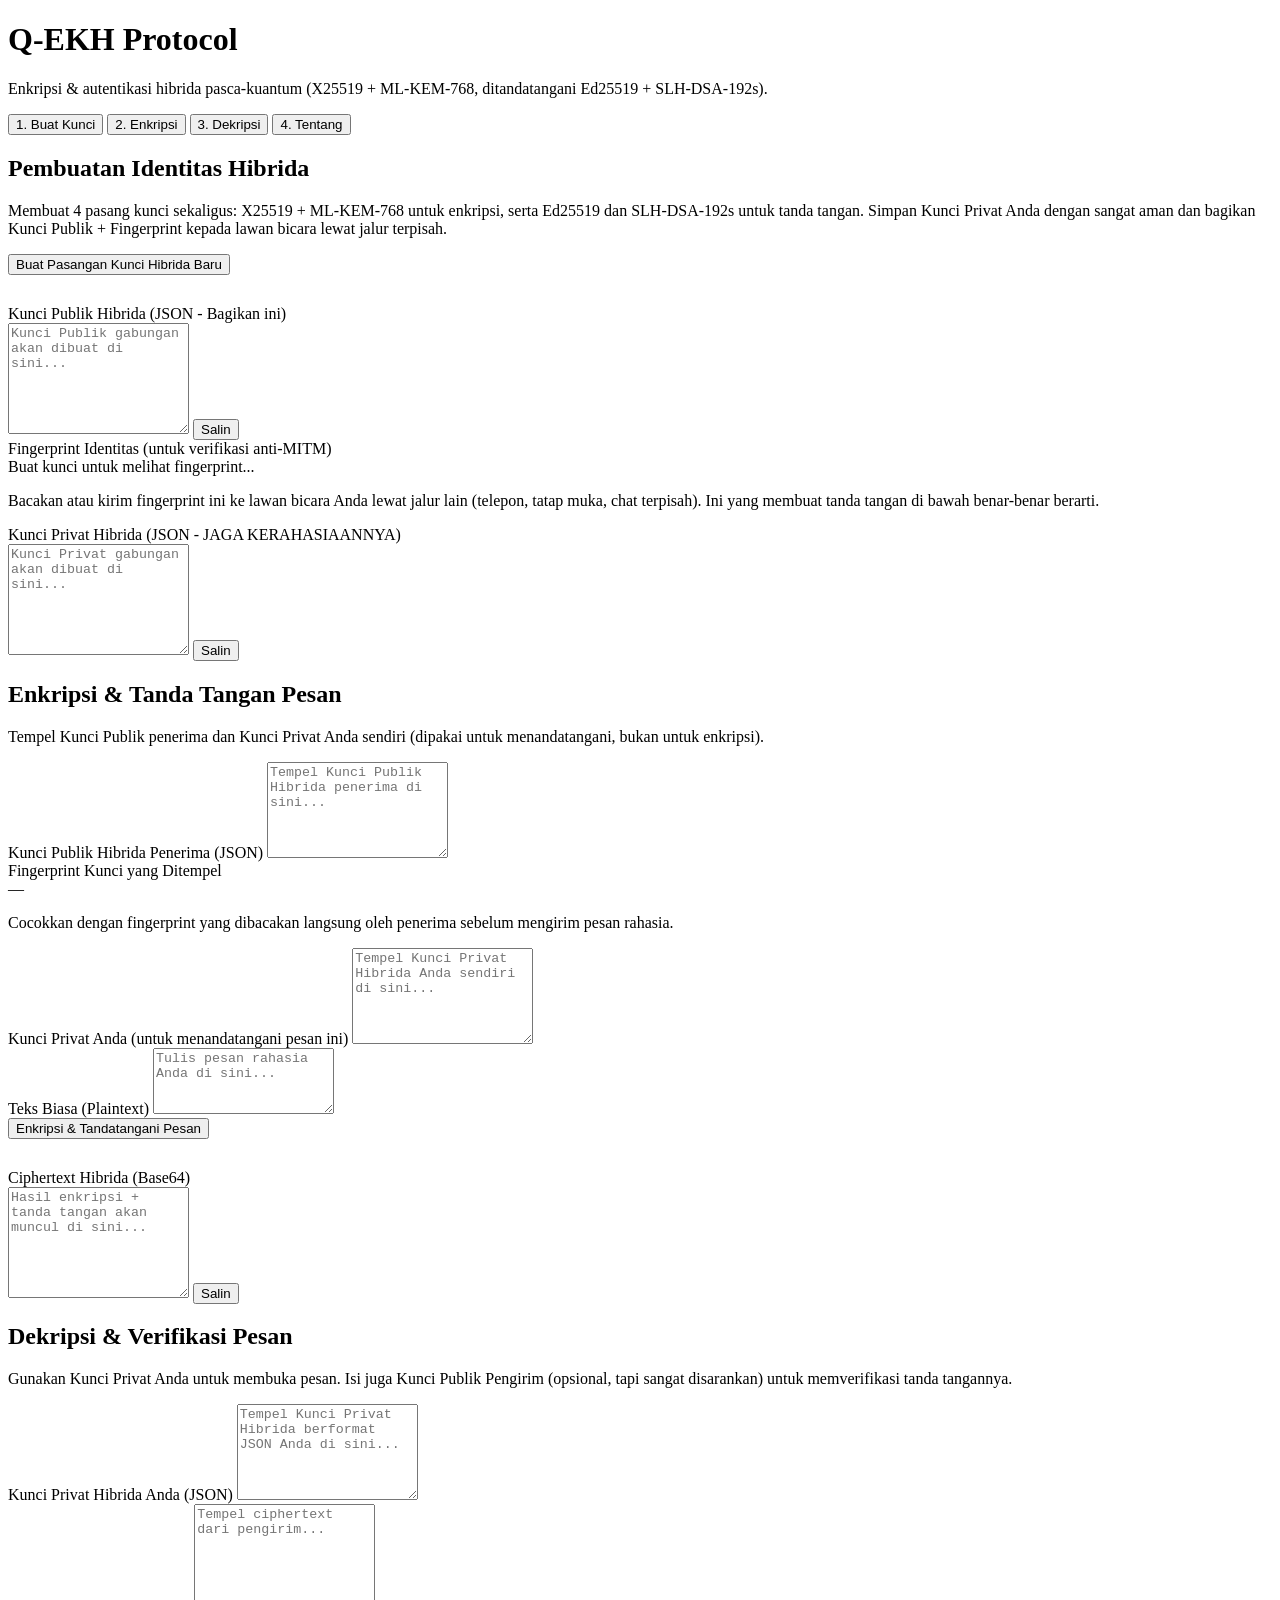
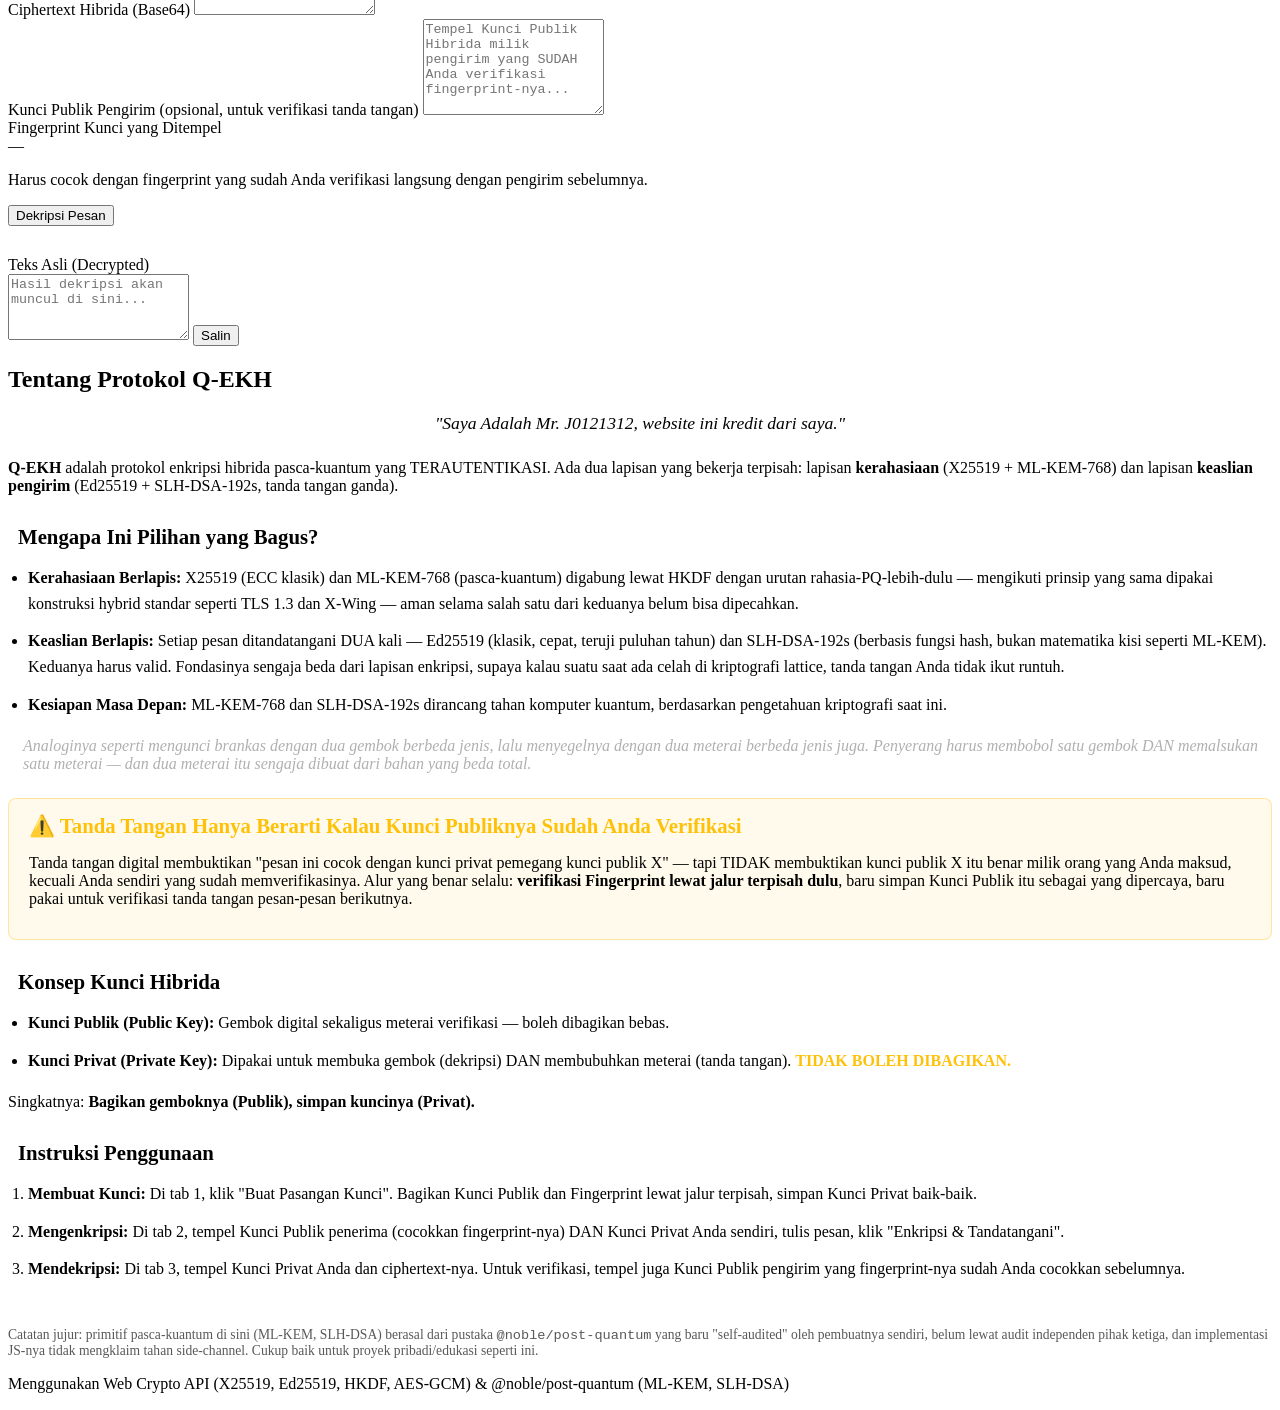
==== commit 04fb7949: "Update index.html" ====
--- a/index.html
+++ b/index.html
@@ -4,7 +4,7 @@
     <meta charset="UTF-8">
     <meta name="viewport" content="width=device-width, initial-scale=1.0">
     <title>Q-EKH Protocol</title>
-    <link rel="stylesheet" href="style.css">
+    <link rel="stylesheet" href="styles.css">
     <style>
         /* Gaya tambahan untuk halaman 'Tentang' */
         .content-section .about-intro { font-size: 1.1em; font-style: italic; color: var(--accent-color); text-align: center; margin-bottom: 25px; }
@@ -23,7 +23,7 @@
     <div class="container">
         <header>
             <h1>Q-EKH Protocol</h1>
-            <p>Enkripsi &amp; autentikasi hibrida pasca-kuantum (X25519+ML-KEM768 via X-Wing, ditandatangani Ed25519+SLH-DSA).</p>
+            <p>Enkripsi &amp; autentikasi hibrida pasca-kuantum (X25519 + ML-KEM-768, ditandatangani Ed25519 + SLH-DSA-192s).</p>
         </header>
 
         <div class="tabs">
@@ -36,26 +36,26 @@
         <main>
             <div id="generate-view" class="content-section active">
                 <h2>Pembuatan Identitas Hibrida</h2>
-                <p class="description">Membuat 3 pasang kunci sekaligus: X-Wing (X25519+ML-KEM768) untuk enkripsi, serta Ed25519 dan SLH-DSA-192s untuk tanda tangan. Simpan Kunci Privat Anda dengan sangat aman dan bagikan Kunci Publik + Fingerprint kepada lawan bicara lewat jalur terpisah.</p>
+                <p class="description">Membuat 4 pasang kunci sekaligus: X25519 + ML-KEM-768 untuk enkripsi, serta Ed25519 dan SLH-DSA-192s untuk tanda tangan. Simpan Kunci Privat Anda dengan sangat aman dan bagikan Kunci Publik + Fingerprint kepada lawan bicara lewat jalur terpisah.</p>
                 <button id="generateBtn" class="action-button">Buat Pasangan Kunci Hibrida Baru</button>
                 
                 <div class="input-group" style="margin-top: 30px;">
                     <label for="genPublicKey">Kunci Publik Hibrida (JSON - Bagikan ini)</label>
                     <div class="output-group">
-                        <textarea id="genPublicKey" rows="7" readonly placeholder="Kunci Publik gabungan (X-Wing + Ed25519 + SLH-DSA) akan dibuat di sini..."></textarea>
+                        <textarea id="genPublicKey" rows="7" readonly placeholder="Kunci Publik gabungan akan dibuat di sini..."></textarea>
                         <button id="copyGenPublicBtn" class="copy-button">Salin</button>
                     </div>
                     <div class="fingerprint-group">
                         <label>Fingerprint Identitas (untuk verifikasi anti-MITM)</label>
                         <div id="genFingerprint" class="fingerprint-box">Buat kunci untuk melihat fingerprint...</div>
-                        <p class="fingerprint-hint">Bacakan atau kirim fingerprint ini ke lawan bicara Anda lewat jalur lain (telepon, tatap muka, chat terpisah). Ini yang membuat tanda tangan di bawah benar-benar berarti — tanpa langkah ini, tanda tangan siapa pun bisa "valid" menurut kunci publik siapa pun.</p>
+                        <p class="fingerprint-hint">Bacakan atau kirim fingerprint ini ke lawan bicara Anda lewat jalur lain (telepon, tatap muka, chat terpisah). Ini yang membuat tanda tangan di bawah benar-benar berarti.</p>
                     </div>
                 </div>
                 
                  <div class="input-group">
                     <label for="genPrivateKey">Kunci Privat Hibrida (JSON - JAGA KERAHASIAANNYA)</label>
                     <div class="output-group">
-                        <textarea id="genPrivateKey" rows="7" readonly placeholder="Kunci Privat gabungan (X-Wing + Ed25519 + SLH-DSA) akan dibuat di sini..."></textarea>
+                        <textarea id="genPrivateKey" rows="7" readonly placeholder="Kunci Privat gabungan akan dibuat di sini..."></textarea>
                         <button id="copyGenPrivateBtn" class="copy-button">Salin</button>
                     </div>
                 </div>
@@ -63,7 +63,7 @@
 
             <div id="encrypt-view" class="content-section">
                 <h2>Enkripsi &amp; Tanda Tangan Pesan</h2>
-                <p class="description">Tempel Kunci Publik penerima dan Kunci Privat Anda sendiri (dipakai untuk menandatangani, bukan untuk enkripsi). Pesan dienkripsi ke penerima lewat X-Wing, lalu ditandatangani ganda (Ed25519 + SLH-DSA) pakai identitas Anda.</p>
+                <p class="description">Tempel Kunci Publik penerima dan Kunci Privat Anda sendiri (dipakai untuk menandatangani, bukan untuk enkripsi).</p>
                 <div class="input-group">
                     <label for="publicKey">Kunci Publik Hibrida Penerima (JSON)</label>
                     <textarea id="publicKey" rows="6" placeholder="Tempel Kunci Publik Hibrida penerima di sini..."></textarea>
@@ -75,7 +75,7 @@
                 </div>
                 <div class="input-group">
                     <label for="senderPrivateKey">Kunci Privat Anda (untuk menandatangani pesan ini)</label>
-                    <textarea id="senderPrivateKey" rows="6" placeholder="Tempel Kunci Privat Hibrida Anda sendiri di sini (dipakai untuk tanda tangan, bukan dibagikan ke siapa pun)..."></textarea>
+                    <textarea id="senderPrivateKey" rows="6" placeholder="Tempel Kunci Privat Hibrida Anda sendiri di sini..."></textarea>
                 </div>
                 <div class="input-group">
                     <label for="plainText">Teks Biasa (Plaintext)</label>
@@ -109,7 +109,7 @@
                     <div class="fingerprint-group">
                         <label>Fingerprint Kunci yang Ditempel</label>
                         <div id="senderVerifyFingerprint" class="fingerprint-box">—</div>
-                        <p class="fingerprint-hint">Harus cocok dengan fingerprint yang sudah Anda verifikasi langsung dengan pengirim sebelumnya — jangan hanya percaya kunci yang "ikut" di dalam pesan.</p>
+                        <p class="fingerprint-hint">Harus cocok dengan fingerprint yang sudah Anda verifikasi langsung dengan pengirim sebelumnya.</p>
                     </div>
                 </div>
                 <button id="decryptBtn" class="action-button">Dekripsi Pesan</button>
@@ -128,20 +128,19 @@
                 <h2>Tentang Protokol Q-EKH</h2>
                 <p class="about-intro">"Saya Adalah Mr. J0121312, website ini kredit dari saya."</p>
 
-                <p><strong>Q-EKH</strong> adalah protokol enkripsi hibrida pasca-kuantum yang TERAUTENTIKASI. Ada dua lapisan yang bekerja terpisah: lapisan <strong>kerahasiaan</strong> (X25519 + ML-KEM-768, digabung lewat kombinator X-Wing) dan lapisan <strong>keaslian pengirim</strong> (Ed25519 + SLH-DSA-192s, tanda tangan ganda).</p>
+                <p><strong>Q-EKH</strong> adalah protokol enkripsi hibrida pasca-kuantum yang TERAUTENTIKASI. Ada dua lapisan yang bekerja terpisah: lapisan <strong>kerahasiaan</strong> (X25519 + ML-KEM-768) dan lapisan <strong>keaslian pengirim</strong> (Ed25519 + SLH-DSA-192s, tanda tangan ganda).</p>
                 
                 <h3>Mengapa Ini Pilihan yang Bagus?</h3>
                 <ul>
-                    <li><strong>Kerahasiaan Berlapis:</strong> X-Wing menggabungkan X25519 (ECC klasik) dan ML-KEM-768 (pasca-kuantum) lewat kombinator yang sudah dipublikasikan dan dianalisis (draft-connolly-cfrg-xwing-kem) — bukan digabung asal-asalan, aman selama salah satu dari keduanya belum bisa dipecahkan.</li>
-                    <li><strong>Keaslian Berlapis:</strong> Setiap pesan ditandatangani DUA kali — Ed25519 (klasik, cepat, teruji puluhan tahun) dan SLH-DSA-192s (berbasis fungsi hash, bukan matematika kisi seperti ML-KEM). Keduanya harus valid. Ini sengaja memakai fondasi matematika yang berbeda dari lapisan enkripsi, supaya kalau suatu saat ada celah di kriptografi lattice, tanda tangan Anda tidak ikut runtuh.</li>
+                    <li><strong>Kerahasiaan Berlapis:</strong> X25519 (ECC klasik) dan ML-KEM-768 (pasca-kuantum) digabung lewat HKDF dengan urutan rahasia-PQ-lebih-dulu — mengikuti prinsip yang sama dipakai konstruksi hybrid standar seperti TLS 1.3 dan X-Wing — aman selama salah satu dari keduanya belum bisa dipecahkan.</li>
+                    <li><strong>Keaslian Berlapis:</strong> Setiap pesan ditandatangani DUA kali — Ed25519 (klasik, cepat, teruji puluhan tahun) dan SLH-DSA-192s (berbasis fungsi hash, bukan matematika kisi seperti ML-KEM). Keduanya harus valid. Fondasinya sengaja beda dari lapisan enkripsi, supaya kalau suatu saat ada celah di kriptografi lattice, tanda tangan Anda tidak ikut runtuh.</li>
                     <li><strong>Kesiapan Masa Depan:</strong> ML-KEM-768 dan SLH-DSA-192s dirancang tahan komputer kuantum, berdasarkan pengetahuan kriptografi saat ini.</li>
                 </ul>
-                <blockquote>Analoginya seperti mengunci brankas dengan dua gembok berbeda jenis (ECC+PQC), lalu menyegelnya dengan dua meterai berbeda jenis juga (klasik+PQC). Penyerang harus membobol satu gembok DAN memalsukan satu meterai — dan dua meterai itu sengaja dibuat dari bahan yang beda total.</blockquote>
+                <blockquote>Analoginya seperti mengunci brankas dengan dua gembok berbeda jenis, lalu menyegelnya dengan dua meterai berbeda jenis juga. Penyerang harus membobol satu gembok DAN memalsukan satu meterai — dan dua meterai itu sengaja dibuat dari bahan yang beda total.</blockquote>
 
                 <div class="important-notice">
                     <h3>⚠️ Tanda Tangan Hanya Berarti Kalau Kunci Publiknya Sudah Anda Verifikasi</h3>
-                    <p>Tanda tangan digital membuktikan "pesan ini cocok dengan kunci privat pemegang kunci publik X" — tapi TIDAK membuktikan kunci publik X itu benar milik orang yang Anda maksud, kecuali Anda sendiri yang sudah memverifikasinya. Kalau kolom verifikasi diisi kunci yang salah (misalnya milik penyerang), tanda tangan penyerang itu akan tampil "✅ valid" — bukan karena pesannya asli dari orang yang Anda kira, tapi karena memang cocok dengan kunci yang (salah) Anda percaya.</p>
-                    <p>Alur yang benar selalu: <strong>verifikasi Fingerprint lewat jalur terpisah dulu</strong> (telepon/tatap muka), baru simpan Kunci Publik itu sebagai yang dipercaya, baru pakai untuk verifikasi tanda tangan pesan-pesan berikutnya.</p>
+                    <p>Tanda tangan digital membuktikan "pesan ini cocok dengan kunci privat pemegang kunci publik X" — tapi TIDAK membuktikan kunci publik X itu benar milik orang yang Anda maksud, kecuali Anda sendiri yang sudah memverifikasinya. Alur yang benar selalu: <strong>verifikasi Fingerprint lewat jalur terpisah dulu</strong>, baru simpan Kunci Publik itu sebagai yang dipercaya, baru pakai untuk verifikasi tanda tangan pesan-pesan berikutnya.</p>
                 </div>
 
                 <h3>Konsep Kunci Hibrida</h3>
@@ -149,21 +148,21 @@
                     <li><strong>Kunci Publik (Public Key):</strong> Gembok digital sekaligus meterai verifikasi — boleh dibagikan bebas.</li>
                     <li><strong>Kunci Privat (Private Key):</strong> Dipakai untuk membuka gembok (dekripsi) DAN membubuhkan meterai (tanda tangan). <span class="warning">TIDAK BOLEH DIBAGIKAN.</span></li>
                 </ul>
-                <p>Singkatnya: <strong>Bagikan gemboknya (Publik), simpan kuncinya (Privat) — kunci yang sama dipakai untuk membuka pesan masuk maupun menandatangani pesan keluar.</strong></p>
+                <p>Singkatnya: <strong>Bagikan gemboknya (Publik), simpan kuncinya (Privat).</strong></p>
 
                 <h3>Instruksi Penggunaan</h3>
                 <ol>
                     <li><strong>Membuat Kunci:</strong> Di tab 1, klik "Buat Pasangan Kunci". Bagikan Kunci Publik dan Fingerprint lewat jalur terpisah, simpan Kunci Privat baik-baik.</li>
-                    <li><strong>Mengenkripsi:</strong> Di tab 2, tempel Kunci Publik penerima (cocokkan fingerprint-nya) DAN Kunci Privat Anda sendiri (untuk tanda tangan), tulis pesan, klik "Enkripsi & Tandatangani".</li>
+                    <li><strong>Mengenkripsi:</strong> Di tab 2, tempel Kunci Publik penerima (cocokkan fingerprint-nya) DAN Kunci Privat Anda sendiri, tulis pesan, klik "Enkripsi & Tandatangani".</li>
                     <li><strong>Mendekripsi:</strong> Di tab 3, tempel Kunci Privat Anda dan ciphertext-nya. Untuk verifikasi, tempel juga Kunci Publik pengirim yang fingerprint-nya sudah Anda cocokkan sebelumnya.</li>
                 </ol>
 
-                <p class="honesty-note">Catatan jujur: primitif pasca-kuantum di sini (ML-KEM, SLH-DSA, X-Wing) berasal dari pustaka <code>@noble/post-quantum</code> yang baru "self-audited" oleh pembuatnya sendiri (per versi 0.6.1), belum lewat audit independen pihak ketiga, dan implementasi JS-nya tidak mengklaim tahan side-channel. Cukup baik untuk proyek pribadi/edukasi seperti ini — bukan pengganti pustaka bersertifikasi untuk sesuatu yang benar-benar berisiko tinggi.</p>
+                <p class="honesty-note">Catatan jujur: primitif pasca-kuantum di sini (ML-KEM, SLH-DSA) berasal dari pustaka <code>@noble/post-quantum</code> yang baru "self-audited" oleh pembuatnya sendiri, belum lewat audit independen pihak ketiga, dan implementasi JS-nya tidak mengklaim tahan side-channel. Cukup baik untuk proyek pribadi/edukasi seperti ini.</p>
             </div>
         </main>
         
         <footer>
-            <p>Menggunakan Web Crypto API (Ed25519, HKDF, AES-GCM) &amp; @noble/post-quantum (X-Wing, SLH-DSA)</p>
+            <p>Menggunakan Web Crypto API (X25519, Ed25519, HKDF, AES-GCM) &amp; @noble/post-quantum (ML-KEM, SLH-DSA)</p>
         </footer>
     </div>
 
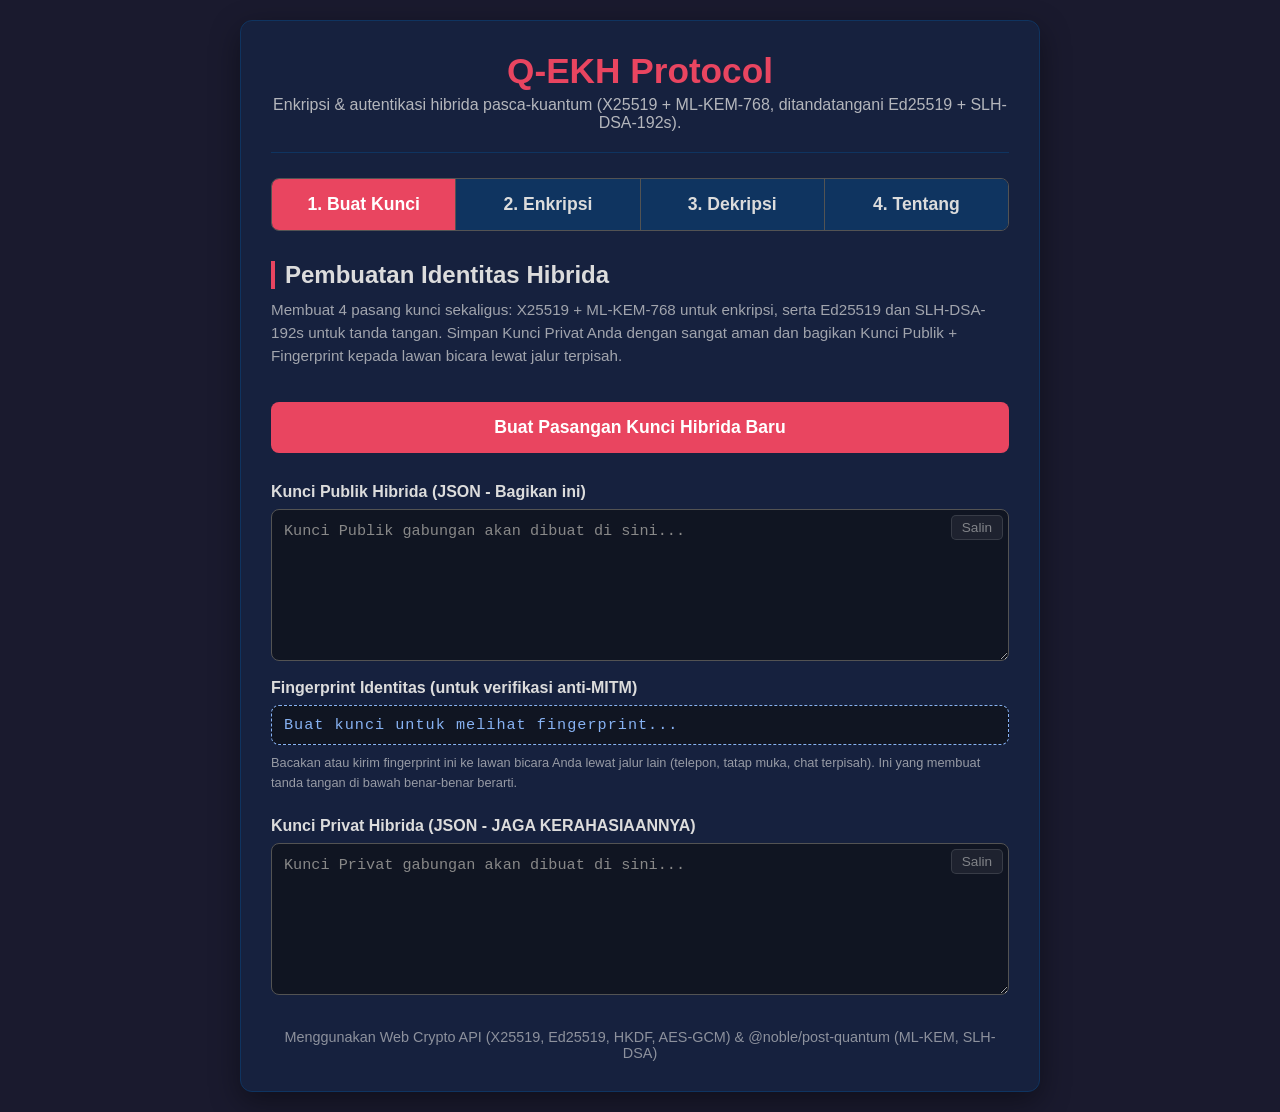
==== commit 14878319: "Update index.html" ====
--- a/index.html
+++ b/index.html
@@ -4,7 +4,7 @@
     <meta charset="UTF-8">
     <meta name="viewport" content="width=device-width, initial-scale=1.0">
     <title>Q-EKH Protocol</title>
-    <link rel="stylesheet" href="styles.css">
+    <link rel="stylesheet" href="./style.css?v=3">
     <style>
         /* Gaya tambahan untuk halaman 'Tentang' */
         .content-section .about-intro { font-size: 1.1em; font-style: italic; color: var(--accent-color); text-align: center; margin-bottom: 25px; }
--- a/style.css
+++ b/style.css
@@ -0,0 +1,58 @@
+/* --- General Styling & Dark Theme --- */
+:root {
+    --bg-color: #1a1a2e;
+    --primary-color: #16213e;
+    --secondary-color: #0f3460;
+    --accent-color: #e94560;
+    --accent-hover-color: #ff5777;
+    --success-color: #28a745;
+    --text-color: #dcdcdc;
+    --border-color: #535353;
+    --focus-border-color: #87b2f3; 
+    --focus-shadow-color: rgba(135, 178, 243, 0.6);
+    --font-family: 'Segoe UI', Tahoma, Geneva, Verdana, sans-serif;
+    --font-mono: 'Courier New', Courier, monospace;
+}
+* { margin: 0; padding: 0; box-sizing: border-box; }
+body { font-family: var(--font-family); background-color: var(--bg-color); color: var(--text-color); display: flex; justify-content: center; align-items: flex-start; min-height: 100vh; padding: 20px; }
+.container { width: 100%; max-width: 800px; background-color: var(--primary-color); padding: 30px; border-radius: 12px; box-shadow: 0 10px 30px rgba(0, 0, 0, 0.4); border: 1px solid var(--secondary-color); }
+header { text-align: center; margin-bottom: 25px; border-bottom: 1px solid var(--secondary-color); padding-bottom: 20px; }
+header h1 { color: var(--accent-color); font-size: 2.2rem; margin-bottom: 5px; }
+header p { font-size: 1rem; color: var(--text-color); opacity: 0.8; }
+.content-section h2 { font-size: 1.5rem; color: var(--text-color); margin-bottom: 10px; border-left: 4px solid var(--accent-color); padding-left: 10px; }
+.content-section .description { font-size: 0.95rem; opacity: 0.7; margin-bottom: 25px; line-height: 1.5; }
+.tabs { display: flex; margin-bottom: 30px; border: 1px solid var(--border-color); border-radius: 8px; overflow: hidden; }
+.tab-button { flex: 1; padding: 15px; background-color: var(--secondary-color); color: var(--text-color); border: none; cursor: pointer; font-size: 1.1rem; font-weight: 600; transition: background-color 0.3s; text-align: center; }
+.tab-button:not(:last-child) { border-right: 1px solid var(--border-color); }
+.tab-button.active { background-color: var(--accent-color); color: #fff; }
+.tab-button:hover:not(.active) { background-color: #1e4a83; }
+.content-section { display: none; }
+.content-section.active { display: block; }
+.input-group { margin-bottom: 25px; }
+textarea { width: 100%; padding: 12px; background-color: var(--secondary-color); border: 1px solid var(--border-color); border-radius: 8px; color: var(--text-color); font-family: var(--font-mono); font-size: 0.95rem; resize: vertical; min-height: 120px; transition: border-color 0.3s, box-shadow 0.3s; }
+label { display: block; margin-bottom: 8px; font-weight: 600; font-size: 1rem; }
+textarea:focus, select:focus { outline: none; border-color: var(--focus-border-color); box-shadow: 0 0 8px var(--focus-shadow-color); }
+textarea::placeholder { color: #888; }
+.action-button { width: 100%; padding: 15px; font-size: 1.1rem; font-weight: bold; color: #fff; background-color: var(--accent-color); border: none; border-radius: 8px; cursor: pointer; transition: background-color 0.3s, transform 0.2s; margin-top: 10px; }
+.action-button:hover { background-color: var(--accent-hover-color); transform: translateY(-2px); }
+.action-button:disabled { background-color: #555; cursor: not-allowed; transform: none; }
+.output-group { position: relative; }
+.output-group textarea { background-color: #101522; padding-right: 75px; }
+.copy-button { position: absolute; top: 6px; right: 6px; background-color: rgba(255, 255, 255, 0.1); color: #ccc; border: 1px solid rgba(255, 255, 255, 0.2); border-radius: 5px; padding: 4px 10px; cursor: pointer; font-size: 0.85rem; font-family: var(--font-family); opacity: 0.6; transition: all 0.2s ease-in-out; }
+.copy-button:hover { opacity: 1; background-color: var(--accent-color); color: #fff; border-color: var(--accent-color); transform: scale(1.05); }
+.copy-button.copied { opacity: 1; background-color: var(--success-color); color: #fff; border-color: var(--success-color); }
+.fingerprint-group { margin-top: 14px; }
+.fingerprint-box { font-family: var(--font-mono); font-size: 0.95rem; letter-spacing: 1px; word-break: break-all; background-color: #101522; border: 1px dashed var(--focus-border-color); border-radius: 8px; padding: 10px 12px; color: var(--focus-border-color); }
+.fingerprint-hint { font-size: 0.8rem; opacity: 0.65; line-height: 1.5; margin-top: 8px; }
+.verification-status { margin-top: 15px; padding: 12px 15px; border-radius: 8px; font-size: 0.9rem; line-height: 1.5; display: none; }
+.verification-status:not(:empty) { display: block; }
+.verification-status.verified { background-color: rgba(40, 167, 69, 0.12); border: 1px solid rgba(40, 167, 69, 0.4); color: #6fdb8a; }
+.verification-status.failed { background-color: rgba(233, 69, 96, 0.12); border: 1px solid rgba(233, 69, 96, 0.4); color: #ff8a9a; }
+.verification-status.unverified { background-color: rgba(255, 193, 7, 0.1); border: 1px solid rgba(255, 193, 7, 0.4); color: #ffc107; }
+footer { text-align: center; margin-top: 30px; font-size: 0.9em; opacity: 0.6; }
+@media (max-width: 600px) {
+    body { padding: 10px; }
+    .container { padding: 20px; }
+    header h1 { font-size: 1.8rem; }
+    .tab-button { font-size: 0.9rem; padding: 12px 5px; }
+}
